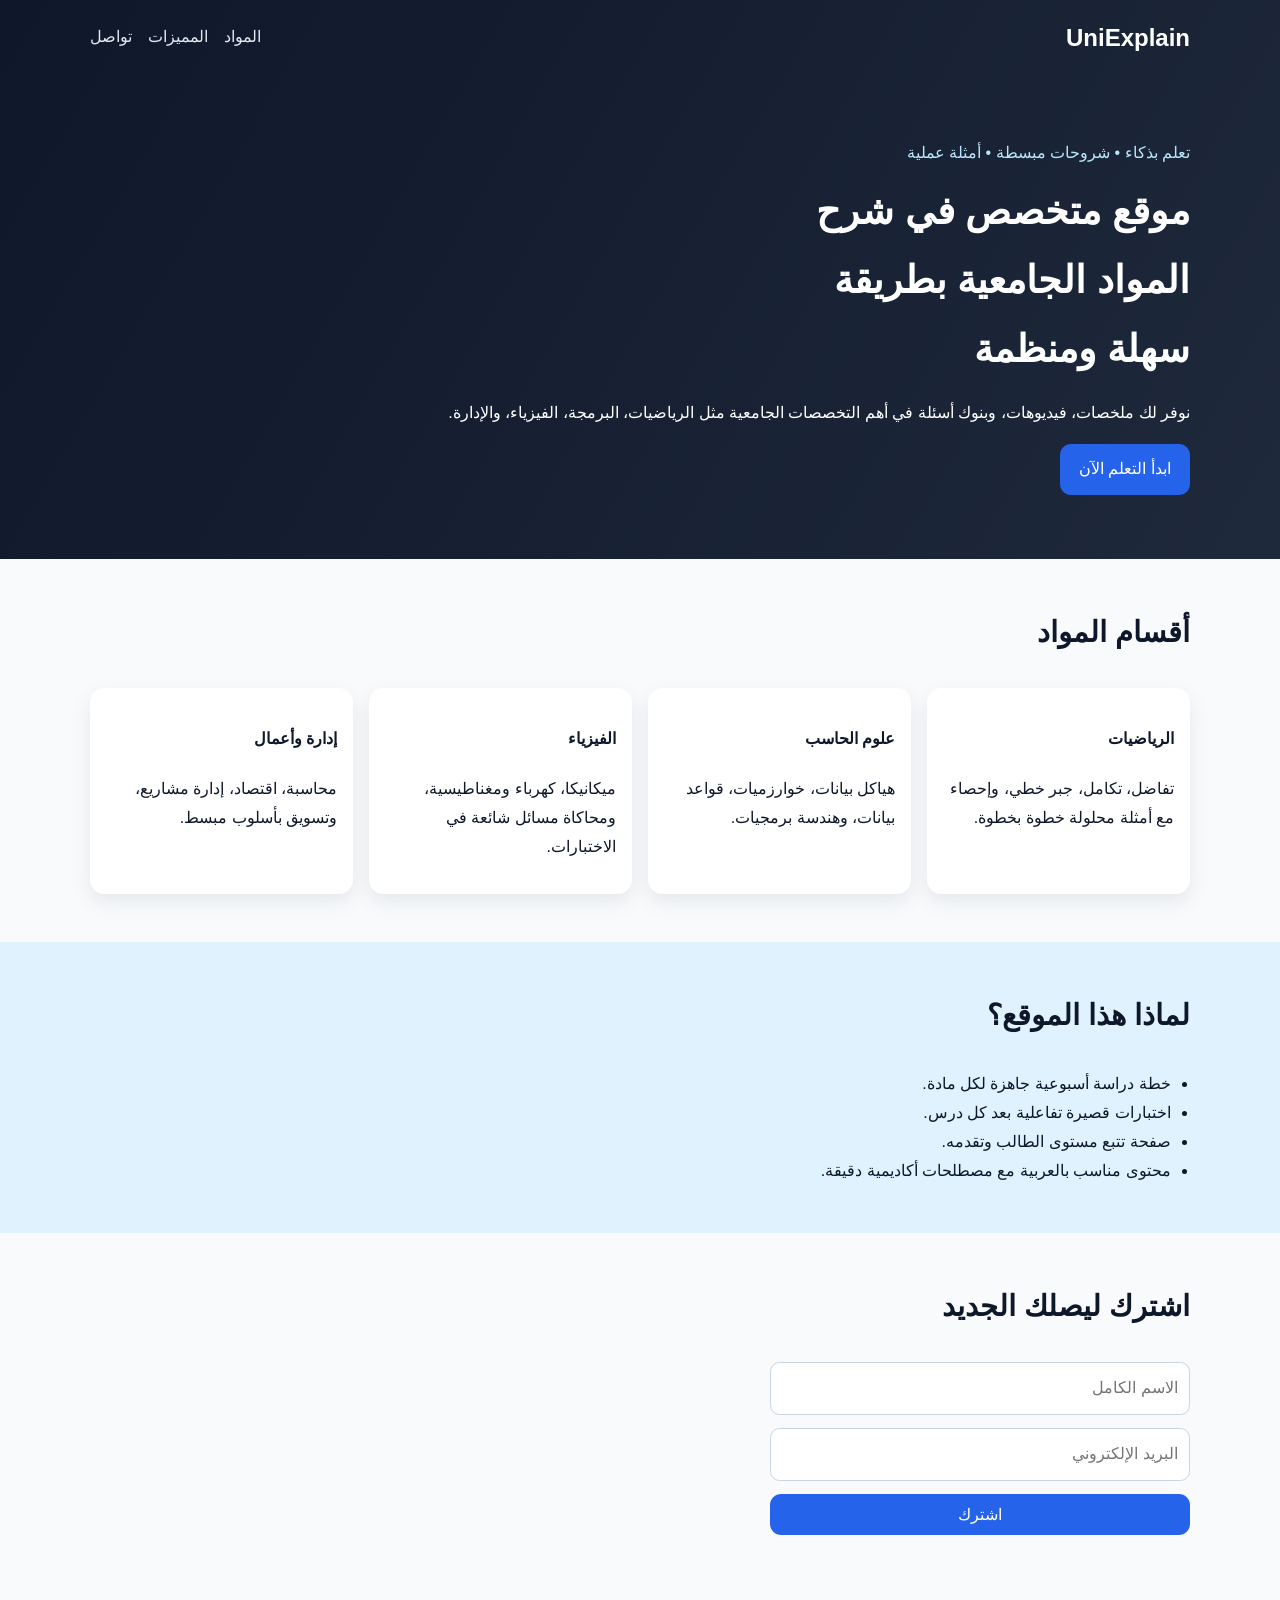
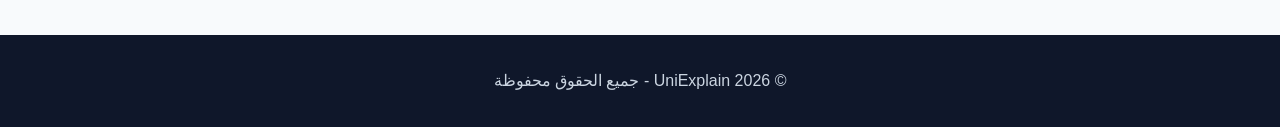
==== index.html @ fc98e9b0 "Create Arabic university-subject educational website" ====
<!doctype html>
<html lang="ar" dir="rtl">
  <head>
    <meta charset="UTF-8" />
    <meta name="viewport" content="width=device-width, initial-scale=1.0" />
    <title>منصة شرح المواد الجامعية</title>
    <link rel="stylesheet" href="style.css" />
  </head>
  <body>
    <header class="hero">
      <nav class="nav container">
        <h1 class="logo">UniExplain</h1>
        <ul>
          <li><a href="#subjects">المواد</a></li>
          <li><a href="#features">المميزات</a></li>
          <li><a href="#contact">تواصل</a></li>
        </ul>
      </nav>

      <div class="hero-content container">
        <div>
          <p class="tag">تعلم بذكاء • شروحات مبسطة • أمثلة عملية</p>
          <h2>موقع متخصص في شرح المواد الجامعية بطريقة سهلة ومنظمة</h2>
          <p>
            نوفر لك ملخصات، فيديوهات، وبنوك أسئلة في أهم التخصصات الجامعية مثل
            الرياضيات، البرمجة، الفيزياء، والإدارة.
          </p>
          <a class="btn" href="#subjects">ابدأ التعلم الآن</a>
        </div>
      </div>
    </header>

    <main>
      <section id="subjects" class="container section">
        <h3>أقسام المواد</h3>
        <div class="grid">
          <article class="card">
            <h4>الرياضيات</h4>
            <p>تفاضل، تكامل، جبر خطي، وإحصاء مع أمثلة محلولة خطوة بخطوة.</p>
          </article>
          <article class="card">
            <h4>علوم الحاسب</h4>
            <p>هياكل بيانات، خوارزميات، قواعد بيانات، وهندسة برمجيات.</p>
          </article>
          <article class="card">
            <h4>الفيزياء</h4>
            <p>ميكانيكا، كهرباء ومغناطيسية، ومحاكاة مسائل شائعة في الاختبارات.</p>
          </article>
          <article class="card">
            <h4>إدارة وأعمال</h4>
            <p>محاسبة، اقتصاد، إدارة مشاريع، وتسويق بأسلوب مبسط.</p>
          </article>
        </div>
      </section>

      <section id="features" class="section alt">
        <div class="container">
          <h3>لماذا هذا الموقع؟</h3>
          <ul class="feature-list">
            <li>خطة دراسة أسبوعية جاهزة لكل مادة.</li>
            <li>اختبارات قصيرة تفاعلية بعد كل درس.</li>
            <li>صفحة تتبع مستوى الطالب وتقدمه.</li>
            <li>محتوى مناسب بالعربية مع مصطلحات أكاديمية دقيقة.</li>
          </ul>
        </div>
      </section>

      <section id="contact" class="container section">
        <h3>اشترك ليصلك الجديد</h3>
        <form id="subscribe-form" class="subscribe-form">
          <input type="text" name="name" placeholder="الاسم الكامل" required />
          <input type="email" name="email" placeholder="البريد الإلكتروني" required />
          <button type="submit" class="btn">اشترك</button>
        </form>
        <p id="message" class="message" aria-live="polite"></p>
      </section>
    </main>

    <footer>
      <p>© 2026 UniExplain - جميع الحقوق محفوظة</p>
    </footer>

    <script src="script.js"></script>
  </body>
</html>
---- style.css ----
:root {
  --bg: #0f172a;
  --primary: #2563eb;
  --secondary: #38bdf8;
  --surface: #ffffff;
  --text: #0f172a;
  --muted: #475569;
}

* {
  box-sizing: border-box;
}

body {
  margin: 0;
  font-family: "Tajawal", "Segoe UI", Tahoma, Arial, sans-serif;
  line-height: 1.8;
  color: var(--text);
  background: #f8fafc;
}

.container {
  width: min(1100px, 92%);
  margin-inline: auto;
}

.hero {
  background: linear-gradient(120deg, var(--bg), #1e293b);
  color: #fff;
  padding-bottom: 3rem;
}

.nav {
  display: flex;
  justify-content: space-between;
  align-items: center;
  padding: 1rem 0;
}

.logo {
  margin: 0;
  font-size: 1.5rem;
}

.nav ul {
  display: flex;
  list-style: none;
  gap: 1rem;
  padding: 0;
  margin: 0;
}

.nav a {
  color: #e2e8f0;
  text-decoration: none;
}

.hero-content {
  padding: 4rem 0 1rem;
}

.hero h2 {
  font-size: clamp(1.6rem, 3vw, 2.5rem);
  margin: 0.5rem 0;
  max-width: 18ch;
}

.tag {
  color: #bae6fd;
  margin: 0;
}

.btn {
  display: inline-block;
  background: var(--primary);
  color: #fff;
  text-decoration: none;
  border: none;
  border-radius: 0.7rem;
  padding: 0.7rem 1.2rem;
  cursor: pointer;
  font-size: 1rem;
}

.btn:hover {
  background: #1d4ed8;
}

.section {
  padding: 3rem 0;
}

h3 {
  font-size: 1.8rem;
  margin-top: 0;
}

.grid {
  display: grid;
  grid-template-columns: repeat(auto-fit, minmax(220px, 1fr));
  gap: 1rem;
}

.card {
  background: var(--surface);
  border-radius: 0.9rem;
  padding: 1rem;
  box-shadow: 0 8px 20px rgba(15, 23, 42, 0.08);
}

.alt {
  background: #e0f2fe;
}

.feature-list {
  margin: 0;
  padding-right: 1.2rem;
}

.subscribe-form {
  display: grid;
  gap: 0.8rem;
  max-width: 420px;
}

.subscribe-form input {
  border: 1px solid #cbd5e1;
  border-radius: 0.6rem;
  padding: 0.7rem;
  font: inherit;
}

.message {
  color: #0f766e;
  font-weight: 600;
  min-height: 1.2rem;
}

footer {
  background: #0f172a;
  color: #cbd5e1;
  text-align: center;
  padding: 1rem;
}
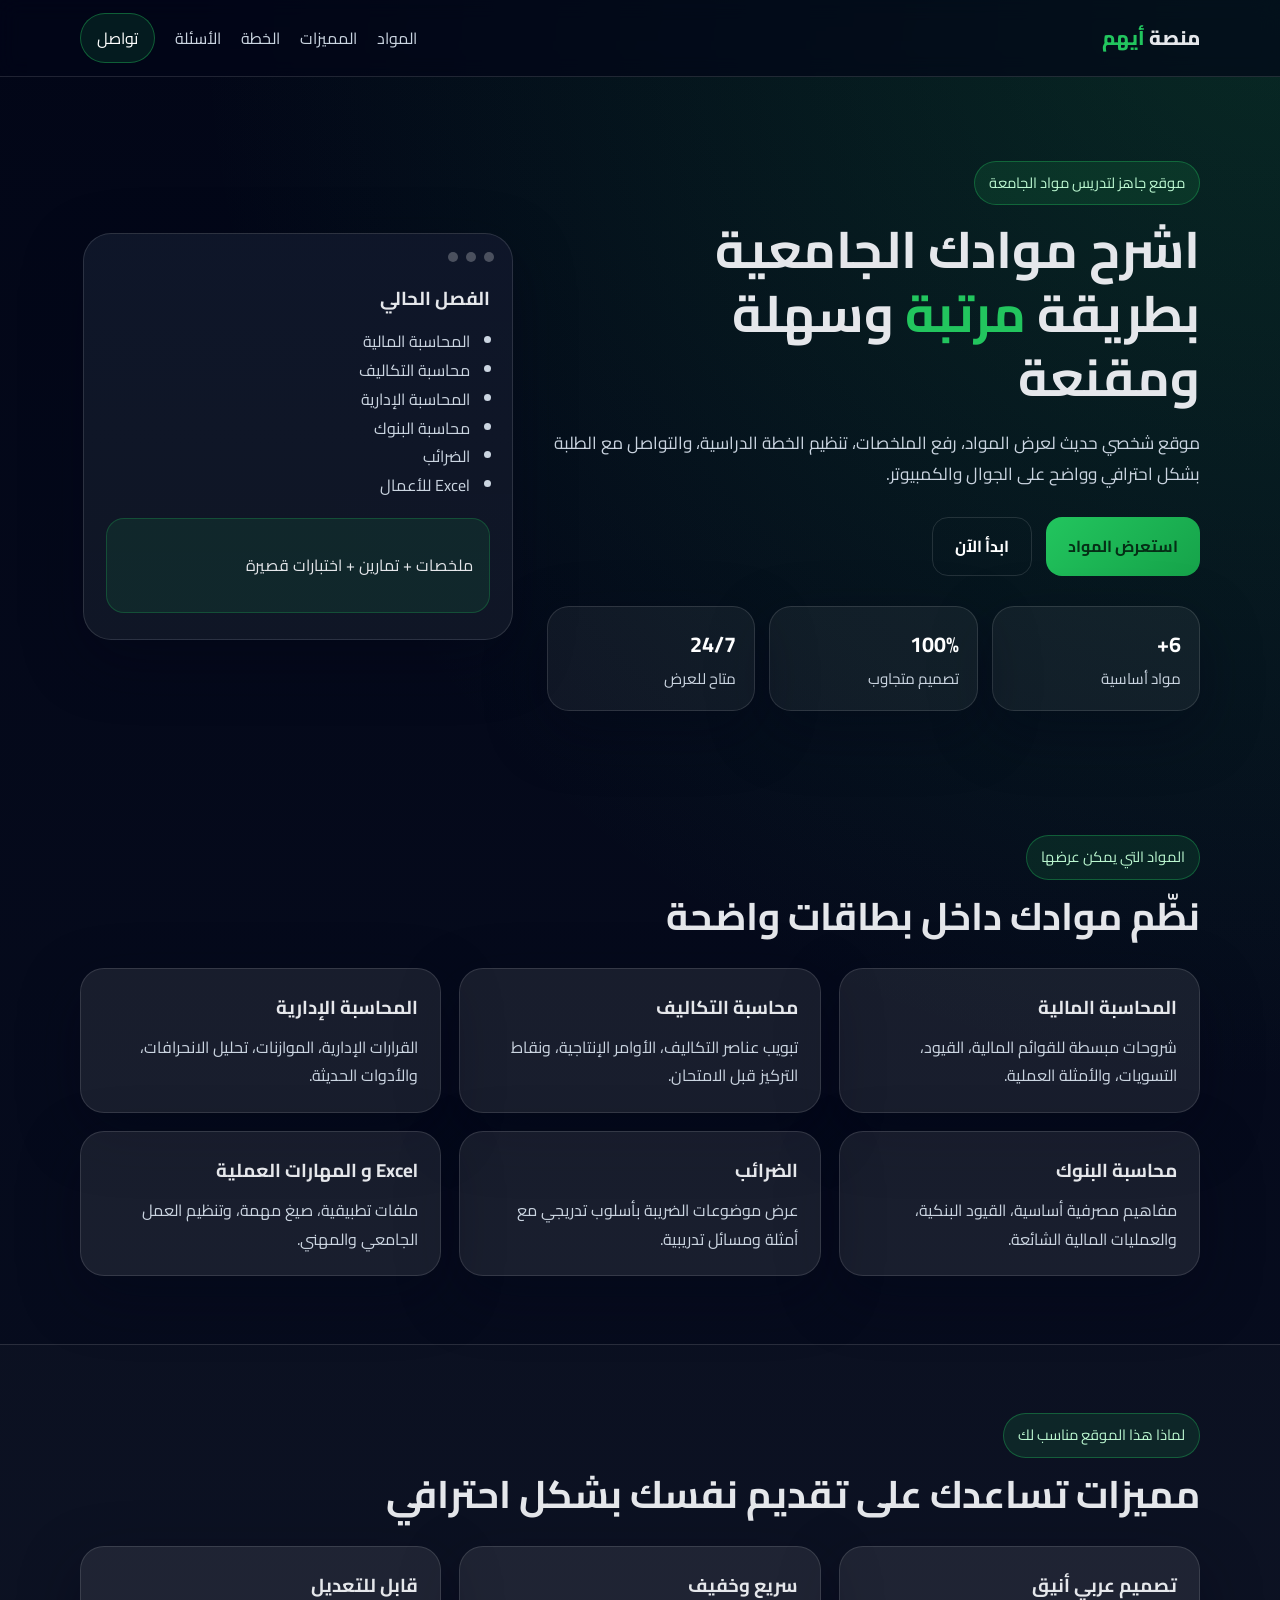
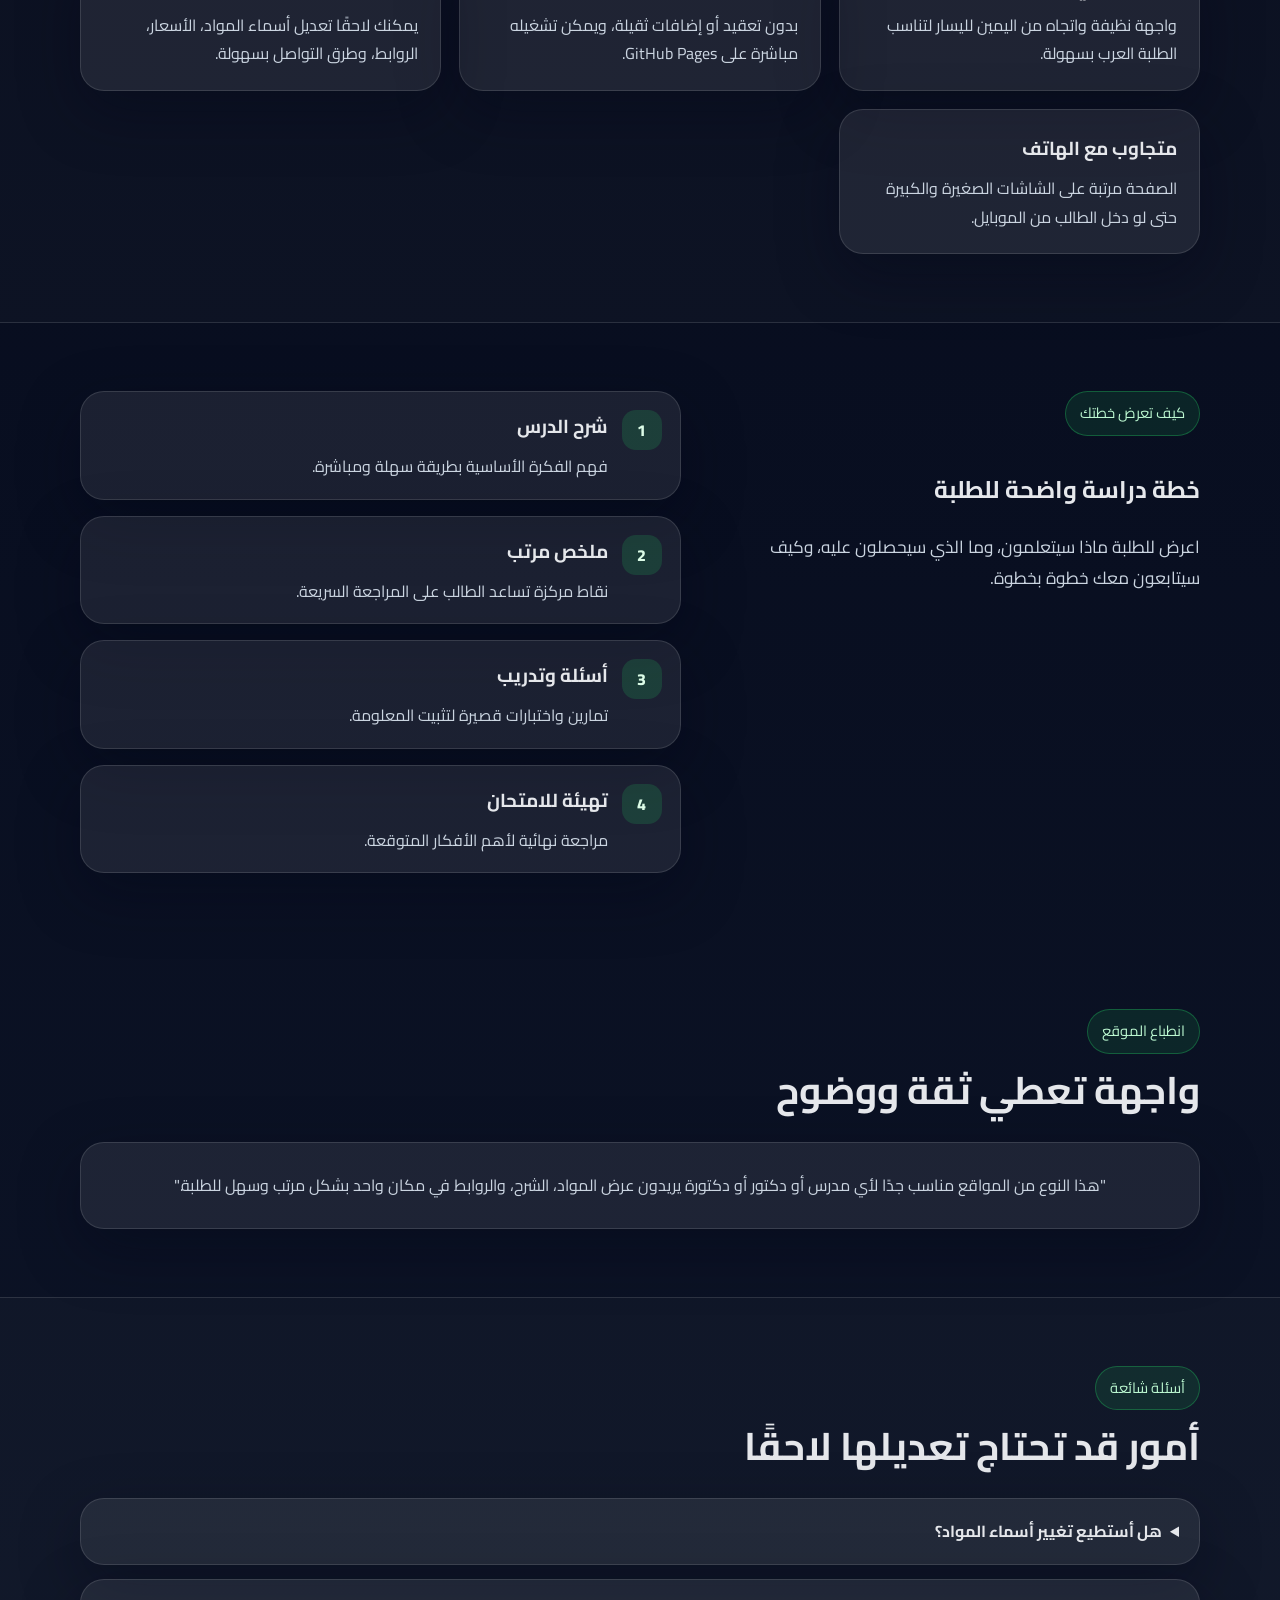
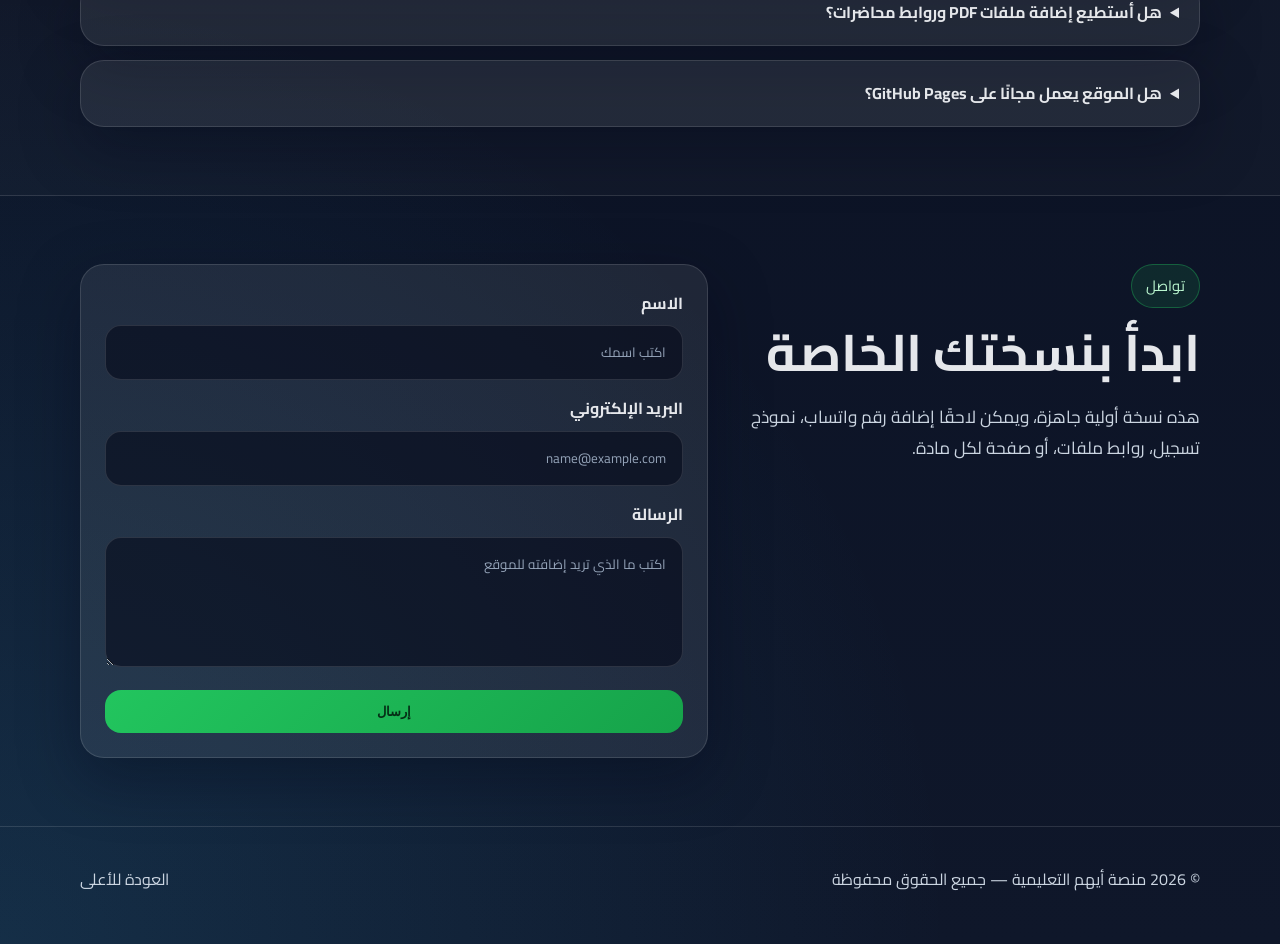
==== commit 627325f5: "Build Arabic university teaching website" ====
--- a/index.html
+++ b/index.html
@@ -1,85 +1,266 @@
-<!doctype html>
+<!DOCTYPE html>
 <html lang="ar" dir="rtl">
-  <head>
-    <meta charset="UTF-8" />
-    <meta name="viewport" content="width=device-width, initial-scale=1.0" />
-    <title>منصة شرح المواد الجامعية</title>
-    <link rel="stylesheet" href="style.css" />
-  </head>
-  <body>
-    <header class="hero">
-      <nav class="nav container">
-        <h1 class="logo">UniExplain</h1>
-        <ul>
-          <li><a href="#subjects">المواد</a></li>
-          <li><a href="#features">المميزات</a></li>
-          <li><a href="#contact">تواصل</a></li>
-        </ul>
+<head>
+  <meta charset="UTF-8" />
+  <meta name="viewport" content="width=device-width, initial-scale=1.0" />
+  <title>منصة أيهم التعليمية</title>
+  <meta name="description" content="منصة عربية لتدريس مواد الجامعة بطريقة واضحة ومنظمة مع خطط دراسة وملخصات وتمارين." />
+  <link rel="preconnect" href="https://fonts.googleapis.com">
+  <link rel="preconnect" href="https://fonts.gstatic.com" crossorigin>
+  <link href="https://fonts.googleapis.com/css2?family=Cairo:wght@400;600;700;800&display=swap" rel="stylesheet">
+  <link rel="stylesheet" href="style.css" />
+</head>
+<body>
+  <header class="topbar">
+    <div class="container nav">
+      <a href="#home" class="logo">منصة <span>أيهم</span></a>
+      <button class="menu-btn" id="menuBtn" aria-label="فتح القائمة">☰</button>
+      <nav id="navMenu">
+        <a href="#subjects">المواد</a>
+        <a href="#features">المميزات</a>
+        <a href="#plan">الخطة</a>
+        <a href="#faq">الأسئلة</a>
+        <a href="#contact" class="nav-cta">تواصل</a>
       </nav>
-
-      <div class="hero-content container">
+    </div>
+  </header>
+
+  <main id="home">
+    <section class="hero">
+      <div class="container hero-grid">
+        <div class="hero-text">
+          <p class="tag">موقع جاهز لتدريس مواد الجامعة</p>
+          <h1>اشرح موادك الجامعية بطريقة <span>مرتبة</span> وسهلة ومقنعة</h1>
+          <p class="lead">
+            موقع شخصي حديث لعرض المواد، رفع الملخصات، تنظيم الخطة الدراسية، والتواصل مع الطلبة
+            بشكل احترافي وواضح على الجوال والكمبيوتر.
+          </p>
+          <div class="hero-actions">
+            <a href="#subjects" class="btn primary">استعرض المواد</a>
+            <a href="#contact" class="btn secondary">ابدأ الآن</a>
+          </div>
+          <div class="stats">
+            <div class="stat">
+              <strong>6+</strong>
+              <span>مواد أساسية</span>
+            </div>
+            <div class="stat">
+              <strong>100%</strong>
+              <span>تصميم متجاوب</span>
+            </div>
+            <div class="stat">
+              <strong>24/7</strong>
+              <span>متاح للعرض</span>
+            </div>
+          </div>
+        </div>
+
+        <div class="hero-card">
+          <div class="screen-card">
+            <div class="screen-top">
+              <span></span><span></span><span></span>
+            </div>
+            <div class="screen-content">
+              <h3>الفصل الحالي</h3>
+              <ul>
+                <li>المحاسبة المالية</li>
+                <li>محاسبة التكاليف</li>
+                <li>المحاسبة الإدارية</li>
+                <li>محاسبة البنوك</li>
+                <li>الضرائب</li>
+                <li>Excel للأعمال</li>
+              </ul>
+              <div class="mini-box">
+                <p>ملخصات + تمارين + اختبارات قصيرة</p>
+              </div>
+            </div>
+          </div>
+        </div>
+      </div>
+    </section>
+
+    <section class="section" id="subjects">
+      <div class="container">
+        <div class="section-head">
+          <p class="tag">المواد التي يمكن عرضها</p>
+          <h2>نظّم موادك داخل بطاقات واضحة</h2>
+        </div>
+
+        <div class="cards">
+          <article class="card">
+            <h3>المحاسبة المالية</h3>
+            <p>شروحات مبسطة للقوائم المالية، القيود، التسويات، والأمثلة العملية.</p>
+          </article>
+          <article class="card">
+            <h3>محاسبة التكاليف</h3>
+            <p>تبويب عناصر التكاليف، الأوامر الإنتاجية، ونقاط التركيز قبل الامتحان.</p>
+          </article>
+          <article class="card">
+            <h3>المحاسبة الإدارية</h3>
+            <p>القرارات الإدارية، الموازنات، تحليل الانحرافات، والأدوات الحديثة.</p>
+          </article>
+          <article class="card">
+            <h3>محاسبة البنوك</h3>
+            <p>مفاهيم مصرفية أساسية، القيود البنكية، والعمليات المالية الشائعة.</p>
+          </article>
+          <article class="card">
+            <h3>الضرائب</h3>
+            <p>عرض موضوعات الضريبة بأسلوب تدريجي مع أمثلة ومسائل تدريبية.</p>
+          </article>
+          <article class="card">
+            <h3>Excel و المهارات العملية</h3>
+            <p>ملفات تطبيقية، صيغ مهمة، وتنظيم العمل الجامعي والمهني.</p>
+          </article>
+        </div>
+      </div>
+    </section>
+
+    <section class="section muted" id="features">
+      <div class="container">
+        <div class="section-head">
+          <p class="tag">لماذا هذا الموقع مناسب لك</p>
+          <h2>مميزات تساعدك على تقديم نفسك بشكل احترافي</h2>
+        </div>
+
+        <div class="features-grid">
+          <div class="feature">
+            <h3>تصميم عربي أنيق</h3>
+            <p>واجهة نظيفة واتجاه من اليمين لليسار لتناسب الطلبة العرب بسهولة.</p>
+          </div>
+          <div class="feature">
+            <h3>سريع وخفيف</h3>
+            <p>بدون تعقيد أو إضافات ثقيلة، ويمكن تشغيله مباشرة على GitHub Pages.</p>
+          </div>
+          <div class="feature">
+            <h3>قابل للتعديل</h3>
+            <p>يمكنك لاحقًا تعديل أسماء المواد، الأسعار، الروابط، وطرق التواصل بسهولة.</p>
+          </div>
+          <div class="feature">
+            <h3>متجاوب مع الهاتف</h3>
+            <p>الصفحة مرتبة على الشاشات الصغيرة والكبيرة حتى لو دخل الطالب من الموبايل.</p>
+          </div>
+        </div>
+      </div>
+    </section>
+
+    <section class="section" id="plan">
+      <div class="container plan-grid">
         <div>
-          <p class="tag">تعلم بذكاء • شروحات مبسطة • أمثلة عملية</p>
-          <h2>موقع متخصص في شرح المواد الجامعية بطريقة سهلة ومنظمة</h2>
+          <p class="tag">كيف تعرض خطتك</p>
+          <h2>خطة دراسة واضحة للطلبة</h2>
+          <p class="lead small">
+            اعرض للطلبة ماذا سيتعلمون، وما الذي سيحصلون عليه، وكيف سيتابعون معك خطوة بخطوة.
+          </p>
+        </div>
+
+        <div class="timeline">
+          <div class="timeline-item">
+            <span>1</span>
+            <div>
+              <h3>شرح الدرس</h3>
+              <p>فهم الفكرة الأساسية بطريقة سهلة ومباشرة.</p>
+            </div>
+          </div>
+          <div class="timeline-item">
+            <span>2</span>
+            <div>
+              <h3>ملخص مرتب</h3>
+              <p>نقاط مركزة تساعد الطالب على المراجعة السريعة.</p>
+            </div>
+          </div>
+          <div class="timeline-item">
+            <span>3</span>
+            <div>
+              <h3>أسئلة وتدريب</h3>
+              <p>تمارين واختبارات قصيرة لتثبيت المعلومة.</p>
+            </div>
+          </div>
+          <div class="timeline-item">
+            <span>4</span>
+            <div>
+              <h3>تهيئة للامتحان</h3>
+              <p>مراجعة نهائية لأهم الأفكار المتوقعة.</p>
+            </div>
+          </div>
+        </div>
+      </div>
+    </section>
+
+    <section class="section testimonial-section">
+      <div class="container">
+        <div class="section-head">
+          <p class="tag">انطباع الموقع</p>
+          <h2>واجهة تعطي ثقة ووضوح</h2>
+        </div>
+        <div class="testimonial">
           <p>
-            نوفر لك ملخصات، فيديوهات، وبنوك أسئلة في أهم التخصصات الجامعية مثل
-            الرياضيات، البرمجة، الفيزياء، والإدارة.
-          </p>
-          <a class="btn" href="#subjects">ابدأ التعلم الآن</a>
-        </div>
-      </div>
-    </header>
-
-    <main>
-      <section id="subjects" class="container section">
-        <h3>أقسام المواد</h3>
-        <div class="grid">
-          <article class="card">
-            <h4>الرياضيات</h4>
-            <p>تفاضل، تكامل، جبر خطي، وإحصاء مع أمثلة محلولة خطوة بخطوة.</p>
-          </article>
-          <article class="card">
-            <h4>علوم الحاسب</h4>
-            <p>هياكل بيانات، خوارزميات، قواعد بيانات، وهندسة برمجيات.</p>
-          </article>
-          <article class="card">
-            <h4>الفيزياء</h4>
-            <p>ميكانيكا، كهرباء ومغناطيسية، ومحاكاة مسائل شائعة في الاختبارات.</p>
-          </article>
-          <article class="card">
-            <h4>إدارة وأعمال</h4>
-            <p>محاسبة، اقتصاد، إدارة مشاريع، وتسويق بأسلوب مبسط.</p>
-          </article>
-        </div>
-      </section>
-
-      <section id="features" class="section alt">
-        <div class="container">
-          <h3>لماذا هذا الموقع؟</h3>
-          <ul class="feature-list">
-            <li>خطة دراسة أسبوعية جاهزة لكل مادة.</li>
-            <li>اختبارات قصيرة تفاعلية بعد كل درس.</li>
-            <li>صفحة تتبع مستوى الطالب وتقدمه.</li>
-            <li>محتوى مناسب بالعربية مع مصطلحات أكاديمية دقيقة.</li>
-          </ul>
-        </div>
-      </section>
-
-      <section id="contact" class="container section">
-        <h3>اشترك ليصلك الجديد</h3>
-        <form id="subscribe-form" class="subscribe-form">
-          <input type="text" name="name" placeholder="الاسم الكامل" required />
-          <input type="email" name="email" placeholder="البريد الإلكتروني" required />
-          <button type="submit" class="btn">اشترك</button>
+            "هذا النوع من المواقع مناسب جدًا لأي مدرس أو دكتور أو دكتورة يريدون عرض المواد،
+            الشرح، والروابط في مكان واحد بشكل مرتب وسهل للطلبة."
+          </p>
+        </div>
+      </div>
+    </section>
+
+    <section class="section muted" id="faq">
+      <div class="container">
+        <div class="section-head">
+          <p class="tag">أسئلة شائعة</p>
+          <h2>أمور قد تحتاج تعديلها لاحقًا</h2>
+        </div>
+        <div class="faq">
+          <details>
+            <summary>هل أستطيع تغيير أسماء المواد؟</summary>
+            <p>نعم، فقط عدّل النصوص داخل ملف <strong>index.html</strong>.</p>
+          </details>
+          <details>
+            <summary>هل أستطيع إضافة ملفات PDF وروابط محاضرات؟</summary>
+            <p>نعم، يمكن ربط كل مادة بملف أو صفحة خاصة أو فيديو أو مجلد خارجي.</p>
+          </details>
+          <details>
+            <summary>هل الموقع يعمل مجانًا على GitHub Pages؟</summary>
+            <p>نعم، بعد رفع الملفات وتفعيل Pages سيعمل كرابط مباشر على الإنترنت.</p>
+          </details>
+        </div>
+      </div>
+    </section>
+
+    <section class="section contact-section" id="contact">
+      <div class="container contact-grid">
+        <div>
+          <p class="tag">تواصل</p>
+          <h2>ابدأ بنسختك الخاصة</h2>
+          <p class="lead small">
+            هذه نسخة أولية جاهزة، ويمكن لاحقًا إضافة رقم واتساب، نموذج تسجيل، روابط ملفات، أو صفحة لكل مادة.
+          </p>
+        </div>
+
+        <form class="contact-card" onsubmit="return fakeSubmit(event)">
+          <label>
+            الاسم
+            <input type="text" placeholder="اكتب اسمك" required />
+          </label>
+          <label>
+            البريد الإلكتروني
+            <input type="email" placeholder="name@example.com" required />
+          </label>
+          <label>
+            الرسالة
+            <textarea rows="4" placeholder="اكتب ما الذي تريد إضافته للموقع"></textarea>
+          </label>
+          <button type="submit" class="btn primary full">إرسال</button>
+          <p class="form-note" id="formNote"></p>
         </form>
-        <p id="message" class="message" aria-live="polite"></p>
-      </section>
-    </main>
-
-    <footer>
-      <p>© 2026 UniExplain - جميع الحقوق محفوظة</p>
-    </footer>
-
-    <script src="script.js"></script>
-  </body>
+      </div>
+    </section>
+  </main>
+
+  <footer class="footer">
+    <div class="container footer-wrap">
+      <p>© 2026 منصة أيهم التعليمية — جميع الحقوق محفوظة</p>
+      <a href="#home">العودة للأعلى</a>
+    </div>
+  </footer>
+
+  <script src="script.js"></script>
+</body>
 </html>
--- a/style.css
+++ b/style.css
@@ -1,144 +1,492 @@
 :root {
   --bg: #0f172a;
-  --primary: #2563eb;
-  --secondary: #38bdf8;
-  --surface: #ffffff;
-  --text: #0f172a;
-  --muted: #475569;
+  --bg-soft: #111827;
+  --surface: rgba(255, 255, 255, 0.08);
+  --surface-2: rgba(255, 255, 255, 0.05);
+  --text: #e5e7eb;
+  --muted: #cbd5e1;
+  --line: rgba(255, 255, 255, 0.12);
+  --primary: #22c55e;
+  --primary-dark: #16a34a;
+  --shadow: 0 20px 60px rgba(2, 6, 23, 0.35);
 }
 
 * {
   box-sizing: border-box;
 }
 
+html {
+  scroll-behavior: smooth;
+}
+
 body {
   margin: 0;
-  font-family: "Tajawal", "Segoe UI", Tahoma, Arial, sans-serif;
+  font-family: "Cairo", sans-serif;
+  background:
+    radial-gradient(circle at top right, rgba(34, 197, 94, 0.18), transparent 25%),
+    radial-gradient(circle at bottom left, rgba(56, 189, 248, 0.14), transparent 22%),
+    linear-gradient(180deg, #020617 0%, #0f172a 100%);
+  color: var(--text);
   line-height: 1.8;
-  color: var(--text);
-  background: #f8fafc;
+}
+
+a {
+  color: inherit;
+  text-decoration: none;
 }
 
 .container {
-  width: min(1100px, 92%);
-  margin-inline: auto;
+  width: min(1120px, calc(100% - 32px));
+  margin: 0 auto;
+}
+
+.topbar {
+  position: sticky;
+  top: 0;
+  z-index: 100;
+  backdrop-filter: blur(10px);
+  background: rgba(2, 6, 23, 0.65);
+  border-bottom: 1px solid var(--line);
+}
+
+.nav {
+  display: flex;
+  align-items: center;
+  justify-content: space-between;
+  min-height: 76px;
+  gap: 16px;
+}
+
+.logo {
+  font-size: 1.25rem;
+  font-weight: 800;
+}
+
+.logo span {
+  color: var(--primary);
+}
+
+nav {
+  display: flex;
+  align-items: center;
+  gap: 20px;
+}
+
+nav a {
+  color: var(--muted);
+  transition: 0.2s ease;
+}
+
+nav a:hover {
+  color: #fff;
+}
+
+.nav-cta {
+  padding: 10px 16px;
+  border-radius: 999px;
+  background: rgba(34, 197, 94, 0.12);
+  color: #fff;
+  border: 1px solid rgba(34, 197, 94, 0.4);
+}
+
+.menu-btn {
+  display: none;
+  border: 1px solid var(--line);
+  background: transparent;
+  color: #fff;
+  border-radius: 10px;
+  padding: 8px 12px;
+  font-size: 1.2rem;
 }
 
 .hero {
-  background: linear-gradient(120deg, var(--bg), #1e293b);
-  color: #fff;
-  padding-bottom: 3rem;
-}
-
-.nav {
-  display: flex;
+  padding: 84px 0 56px;
+}
+
+.hero-grid {
+  display: grid;
+  grid-template-columns: 1.2fr 0.8fr;
+  align-items: center;
+  gap: 32px;
+}
+
+.tag {
+  display: inline-block;
+  margin: 0 0 12px;
+  color: #bbf7d0;
+  background: rgba(34, 197, 94, 0.12);
+  border: 1px solid rgba(34, 197, 94, 0.35);
+  padding: 8px 14px;
+  border-radius: 999px;
+  font-size: 0.92rem;
+}
+
+.hero h1,
+.section-head h2,
+.contact-grid h2 {
+  margin: 0 0 16px;
+  font-size: clamp(2rem, 4vw, 3.7rem);
+  line-height: 1.25;
+}
+
+.hero h1 span {
+  color: var(--primary);
+}
+
+.lead {
+  color: var(--muted);
+  font-size: 1.08rem;
+  max-width: 680px;
+}
+
+.lead.small {
+  max-width: 540px;
+}
+
+.hero-actions {
+  display: flex;
+  flex-wrap: wrap;
+  gap: 14px;
+  margin: 28px 0 30px;
+}
+
+.btn {
+  display: inline-flex;
+  align-items: center;
+  justify-content: center;
+  border-radius: 16px;
+  padding: 14px 22px;
+  font-weight: 700;
+  transition: transform 0.2s ease, opacity 0.2s ease, background 0.2s ease;
+  border: 0;
+  cursor: pointer;
+}
+
+.btn:hover {
+  transform: translateY(-2px);
+}
+
+.btn.primary {
+  background: linear-gradient(135deg, var(--primary), var(--primary-dark));
+  color: #052e16;
+}
+
+.btn.secondary {
+  background: transparent;
+  color: #fff;
+  border: 1px solid var(--line);
+}
+
+.btn.full {
+  width: 100%;
+}
+
+.stats {
+  display: grid;
+  grid-template-columns: repeat(3, 1fr);
+  gap: 14px;
+}
+
+.stat {
+  padding: 18px;
+  background: var(--surface-2);
+  border: 1px solid var(--line);
+  border-radius: 22px;
+  box-shadow: var(--shadow);
+}
+
+.stat strong {
+  display: block;
+  font-size: 1.35rem;
+  color: #fff;
+}
+
+.stat span {
+  color: var(--muted);
+  font-size: 0.95rem;
+}
+
+.hero-card {
+  display: flex;
+  justify-content: center;
+}
+
+.screen-card {
+  width: min(100%, 430px);
+  background: linear-gradient(180deg, rgba(15, 23, 42, 0.95), rgba(17, 24, 39, 0.92));
+  border: 1px solid var(--line);
+  border-radius: 28px;
+  overflow: hidden;
+  box-shadow: var(--shadow);
+}
+
+.screen-top {
+  display: flex;
+  gap: 8px;
+  padding: 18px 18px 0;
+}
+
+.screen-top span {
+  width: 10px;
+  height: 10px;
+  border-radius: 50%;
+  background: rgba(255, 255, 255, 0.25);
+}
+
+.screen-content {
+  padding: 20px 22px 26px;
+}
+
+.screen-content h3 {
+  margin: 0 0 12px;
+}
+
+.screen-content ul {
+  margin: 0;
+  padding: 0 20px 0 0;
+  color: var(--muted);
+}
+
+.mini-box {
+  margin-top: 18px;
+  padding: 16px;
+  border-radius: 18px;
+  background: rgba(34, 197, 94, 0.1);
+  border: 1px solid rgba(34, 197, 94, 0.25);
+}
+
+.section {
+  padding: 68px 0;
+}
+
+.muted {
+  background: rgba(255, 255, 255, 0.02);
+  border-top: 1px solid var(--line);
+  border-bottom: 1px solid var(--line);
+}
+
+.section-head {
+  margin-bottom: 28px;
+}
+
+.section-head h2 {
+  font-size: clamp(1.8rem, 3vw, 2.8rem);
+}
+
+.cards,
+.features-grid {
+  display: grid;
+  grid-template-columns: repeat(3, 1fr);
+  gap: 18px;
+}
+
+.card,
+.feature,
+.contact-card,
+.testimonial,
+.faq details,
+.timeline-item {
+  background: var(--surface);
+  border: 1px solid var(--line);
+  border-radius: 24px;
+  box-shadow: var(--shadow);
+}
+
+.card,
+.feature {
+  padding: 22px;
+}
+
+.card h3,
+.feature h3,
+.timeline-item h3 {
+  margin-top: 0;
+  margin-bottom: 8px;
+}
+
+.card p,
+.feature p,
+.timeline-item p,
+.testimonial p,
+.faq p,
+.form-note {
+  color: var(--muted);
+  margin: 0;
+}
+
+.plan-grid {
+  display: grid;
+  grid-template-columns: 0.9fr 1.1fr;
+  gap: 28px;
+  align-items: start;
+}
+
+.timeline {
+  display: grid;
+  gap: 16px;
+}
+
+.timeline-item {
+  display: flex;
+  gap: 14px;
+  padding: 18px;
+}
+
+.timeline-item span {
+  width: 40px;
+  height: 40px;
+  border-radius: 14px;
+  display: inline-flex;
+  align-items: center;
+  justify-content: center;
+  font-weight: 800;
+  background: rgba(34, 197, 94, 0.18);
+  color: #dcfce7;
+  flex-shrink: 0;
+}
+
+.testimonial {
+  padding: 28px;
+  text-align: center;
+}
+
+.faq {
+  display: grid;
+  gap: 14px;
+}
+
+.faq details {
+  padding: 18px 20px;
+}
+
+.faq summary {
+  cursor: pointer;
+  font-weight: 700;
+}
+
+.faq p {
+  margin-top: 10px;
+}
+
+.contact-grid {
+  display: grid;
+  grid-template-columns: 0.85fr 1.15fr;
+  gap: 28px;
+  align-items: start;
+}
+
+.contact-card {
+  padding: 24px;
+}
+
+label {
+  display: block;
+  margin-bottom: 14px;
+  font-weight: 700;
+}
+
+input,
+textarea {
+  width: 100%;
+  margin-top: 8px;
+  padding: 14px 16px;
+  border-radius: 16px;
+  border: 1px solid var(--line);
+  background: rgba(2, 6, 23, 0.55);
+  color: #fff;
+  font-family: inherit;
+  outline: none;
+}
+
+input::placeholder,
+textarea::placeholder {
+  color: #94a3b8;
+}
+
+input:focus,
+textarea:focus {
+  border-color: rgba(34, 197, 94, 0.65);
+  box-shadow: 0 0 0 4px rgba(34, 197, 94, 0.12);
+}
+
+.footer {
+  padding: 22px 0 34px;
+  border-top: 1px solid var(--line);
+}
+
+.footer-wrap {
+  display: flex;
+  align-items: center;
   justify-content: space-between;
-  align-items: center;
-  padding: 1rem 0;
-}
-
-.logo {
-  margin: 0;
-  font-size: 1.5rem;
-}
-
-.nav ul {
-  display: flex;
-  list-style: none;
-  gap: 1rem;
-  padding: 0;
-  margin: 0;
-}
-
-.nav a {
-  color: #e2e8f0;
-  text-decoration: none;
-}
-
-.hero-content {
-  padding: 4rem 0 1rem;
-}
-
-.hero h2 {
-  font-size: clamp(1.6rem, 3vw, 2.5rem);
-  margin: 0.5rem 0;
-  max-width: 18ch;
-}
-
-.tag {
-  color: #bae6fd;
-  margin: 0;
-}
-
-.btn {
-  display: inline-block;
-  background: var(--primary);
-  color: #fff;
-  text-decoration: none;
-  border: none;
-  border-radius: 0.7rem;
-  padding: 0.7rem 1.2rem;
-  cursor: pointer;
-  font-size: 1rem;
-}
-
-.btn:hover {
-  background: #1d4ed8;
-}
-
-.section {
-  padding: 3rem 0;
-}
-
-h3 {
-  font-size: 1.8rem;
-  margin-top: 0;
-}
-
-.grid {
-  display: grid;
-  grid-template-columns: repeat(auto-fit, minmax(220px, 1fr));
-  gap: 1rem;
-}
-
-.card {
-  background: var(--surface);
-  border-radius: 0.9rem;
-  padding: 1rem;
-  box-shadow: 0 8px 20px rgba(15, 23, 42, 0.08);
-}
-
-.alt {
-  background: #e0f2fe;
-}
-
-.feature-list {
-  margin: 0;
-  padding-right: 1.2rem;
-}
-
-.subscribe-form {
-  display: grid;
-  gap: 0.8rem;
-  max-width: 420px;
-}
-
-.subscribe-form input {
-  border: 1px solid #cbd5e1;
-  border-radius: 0.6rem;
-  padding: 0.7rem;
-  font: inherit;
-}
-
-.message {
-  color: #0f766e;
-  font-weight: 600;
-  min-height: 1.2rem;
-}
-
-footer {
-  background: #0f172a;
-  color: #cbd5e1;
-  text-align: center;
-  padding: 1rem;
-}
+  gap: 16px;
+  color: var(--muted);
+}
+
+@media (max-width: 920px) {
+  .hero-grid,
+  .cards,
+  .features-grid,
+  .plan-grid,
+  .contact-grid {
+    grid-template-columns: 1fr;
+  }
+
+  .stats {
+    grid-template-columns: 1fr;
+  }
+
+  .nav {
+    position: relative;
+  }
+
+  .menu-btn {
+    display: inline-flex;
+  }
+
+  nav {
+    position: absolute;
+    top: calc(100% + 10px);
+    right: 0;
+    left: 0;
+    display: none;
+    flex-direction: column;
+    align-items: stretch;
+    gap: 10px;
+    padding: 14px;
+    border-radius: 20px;
+    border: 1px solid var(--line);
+    background: rgba(2, 6, 23, 0.96);
+  }
+
+  nav.open {
+    display: flex;
+  }
+
+  nav a {
+    padding: 10px 12px;
+    border-radius: 12px;
+  }
+
+  nav a:hover {
+    background: rgba(255, 255, 255, 0.06);
+  }
+}
+
+@media (max-width: 640px) {
+  .hero {
+    padding-top: 56px;
+  }
+
+  .container {
+    width: min(100% - 22px, 1120px);
+  }
+
+  .btn {
+    width: 100%;
+  }
+
+  .footer-wrap {
+    flex-direction: column;
+    text-align: center;
+  }
+}
